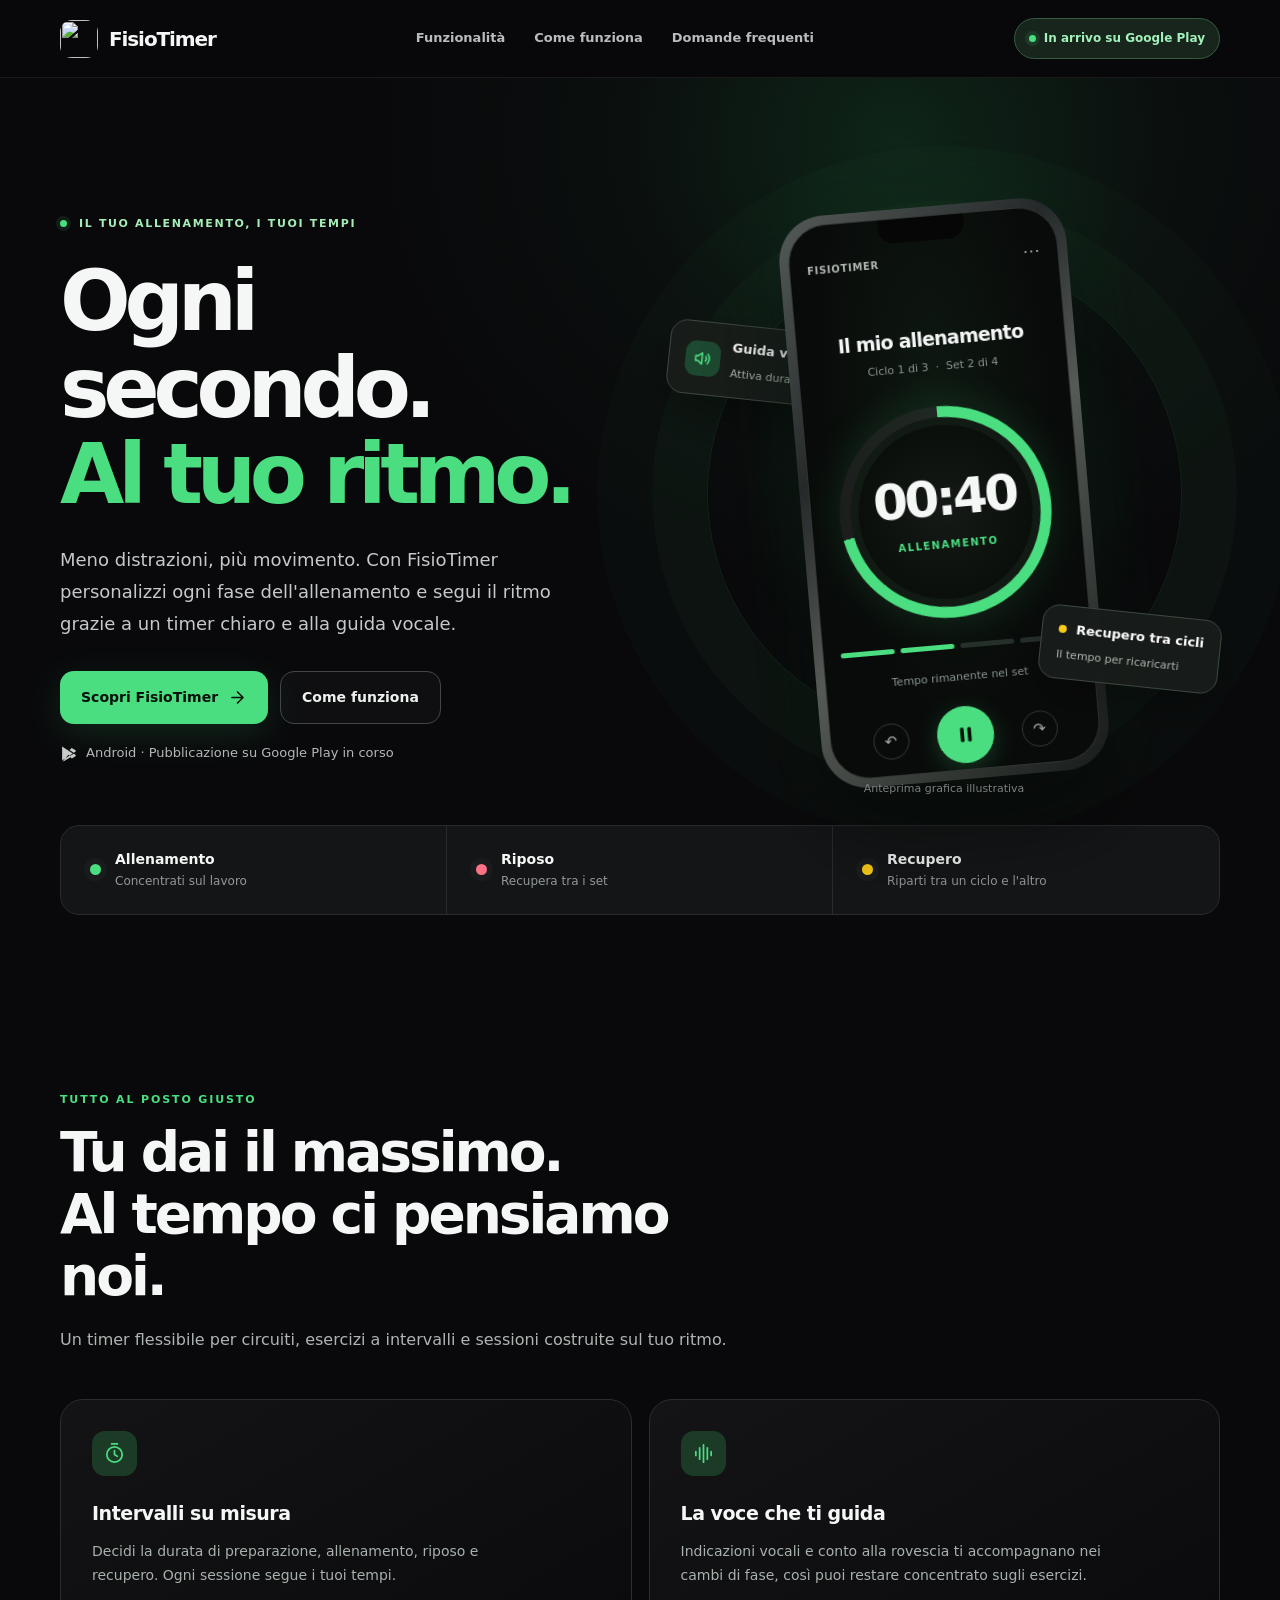
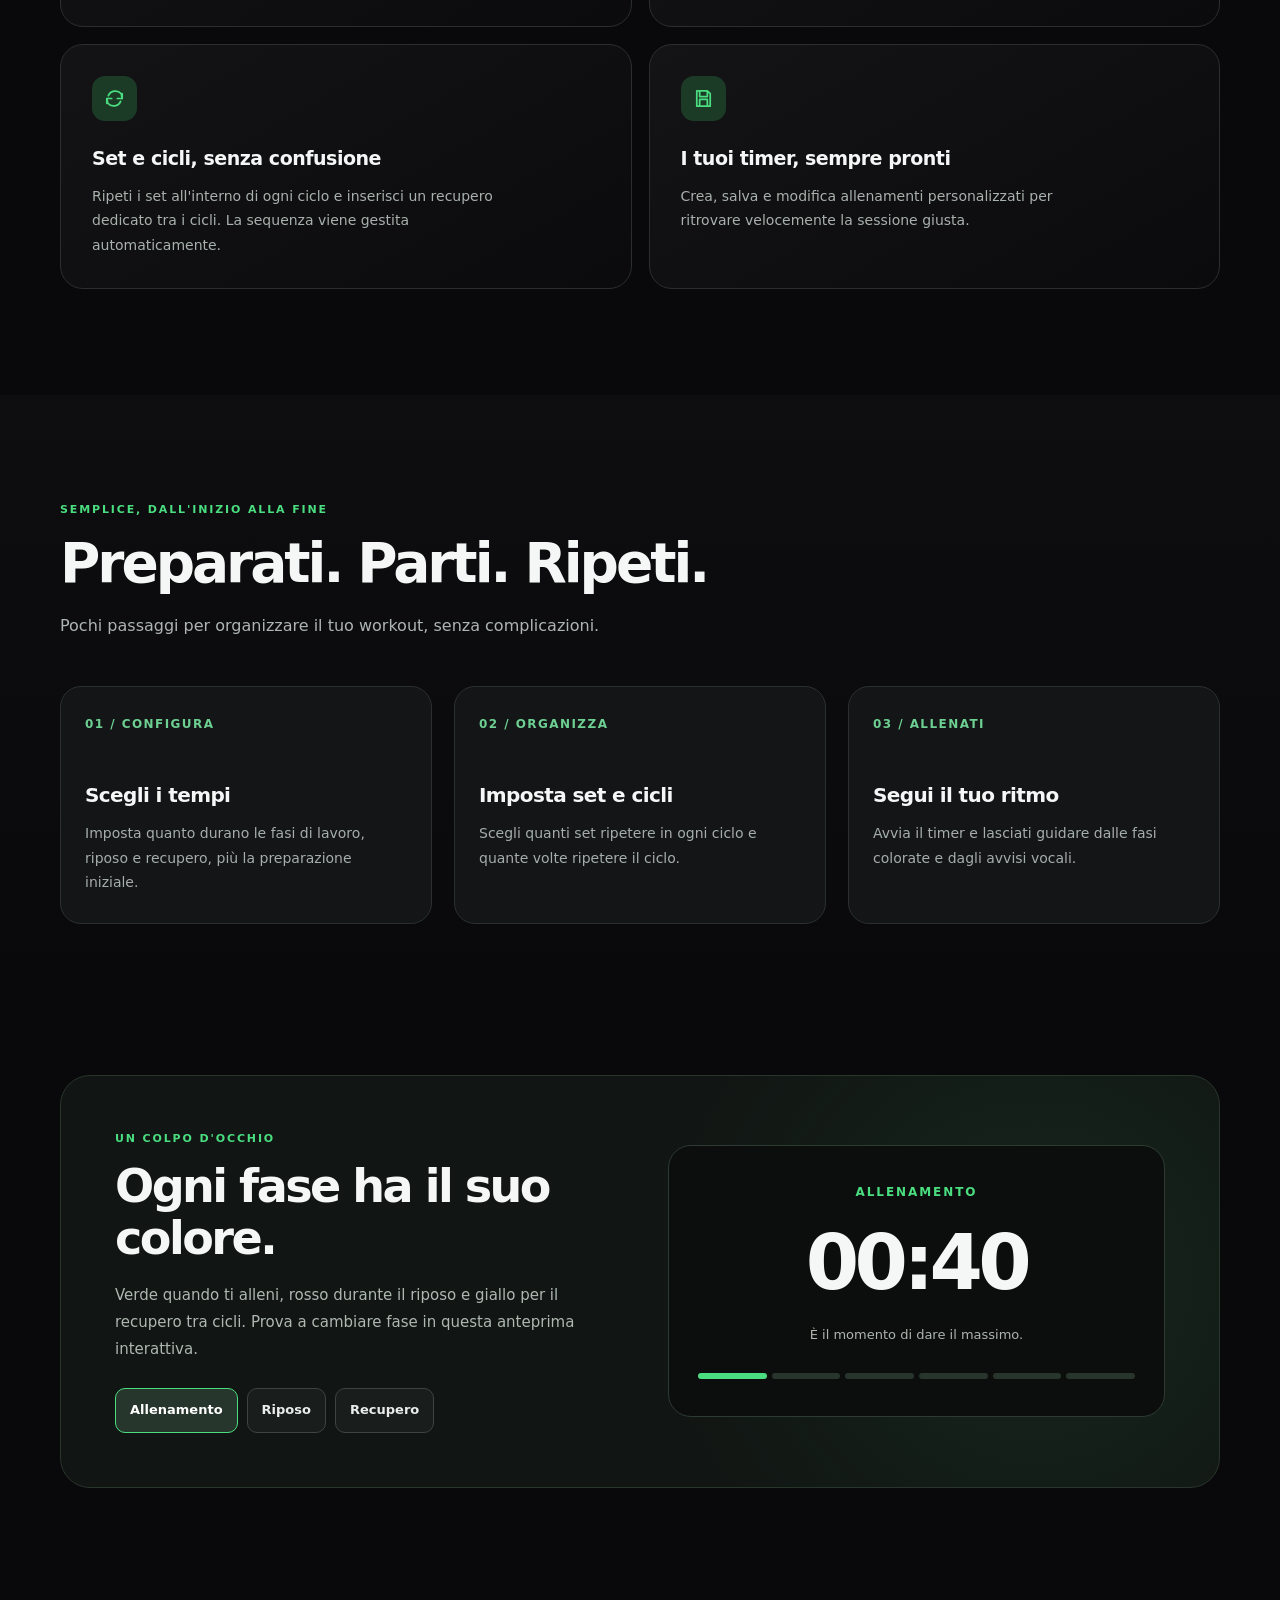
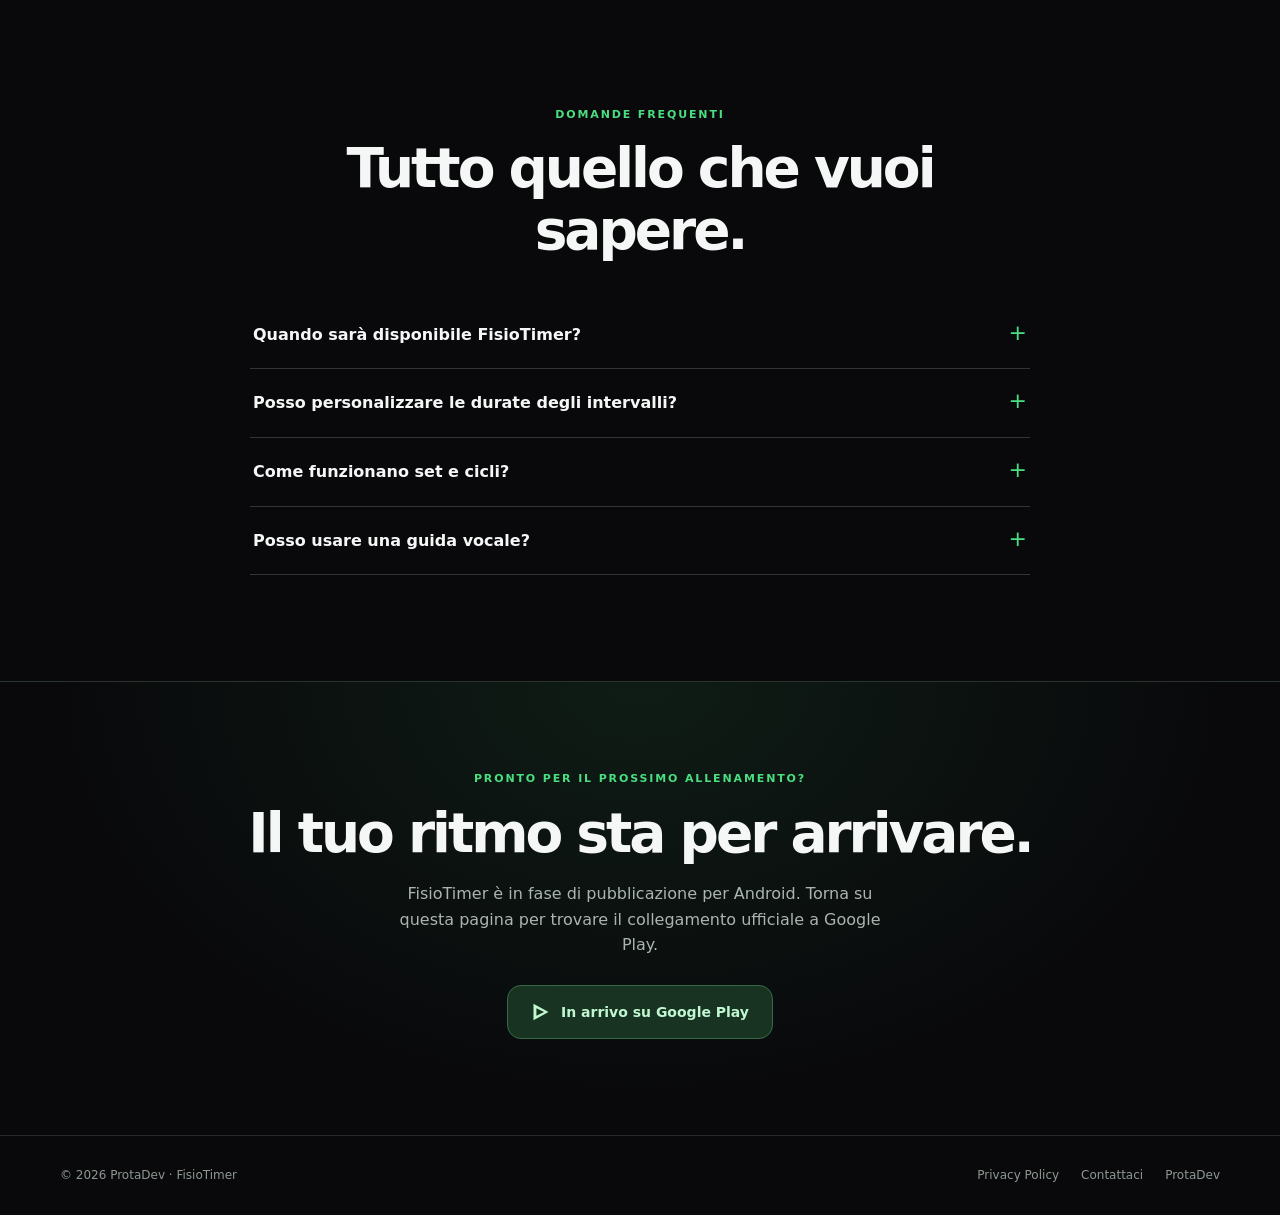
==== fisiotimer/index.html @ 65313108 "Add FisioTimer landing page with interactive timer preview and prelaunch status" ====
<!doctype html>
<html lang="it">
<head>
  <meta charset="utf-8">
  <meta name="viewport" content="width=device-width, initial-scale=1">
  <meta name="theme-color" content="#09090b">
  <meta name="color-scheme" content="dark">
  <meta name="description" content="FisioTimer è il timer a intervalli per i tuoi allenamenti. Personalizza lavoro, riposo, recupero, serie e cicli, con guida vocale. In arrivo su Google Play.">
  <meta name="robots" content="index, follow">
  <link rel="canonical" href="https://fisiotimer.protadev.com/">
  <link rel="icon" href="./favicon.svg" type="image/svg+xml">
  <meta property="og:type" content="website">
  <meta property="og:locale" content="it_IT">
  <meta property="og:site_name" content="FisioTimer">
  <meta property="og:title" content="FisioTimer — Ogni secondo. Al tuo ritmo.">
  <meta property="og:description" content="Il timer a intervalli che segue i tuoi allenamenti. Personalizza le fasi e lasciati guidare dalla voce. In arrivo su Google Play.">
  <meta property="og:url" content="https://fisiotimer.protadev.com/">
  <title>FisioTimer — Timer a intervalli per allenamenti | In arrivo su Google Play</title>
  <style>
    :root{--bg:#09090b;--panel:#111215;--panel2:#17191b;--border:#282a2e;--ink:#f5f7f6;--muted:#a4a8aa;--green:#4ade80;--red:#fb7185;--yellow:#facc15;--phase-color:#4ade80;--width:1160px}
    *{box-sizing:border-box}
    html{scroll-behavior:smooth;scroll-padding-top:90px}
    body{margin:0;background:var(--bg);color:var(--ink);font-family:Inter,ui-sans-serif,system-ui,-apple-system,BlinkMacSystemFont,"Segoe UI",sans-serif;line-height:1.6;-webkit-font-smoothing:antialiased;overflow-x:hidden}
    a{color:inherit;text-decoration:none}button{font:inherit}a:focus-visible,button:focus-visible{outline:3px solid var(--green);outline-offset:4px}
    .wrap{width:min(calc(100% - 44px),var(--width));margin-inline:auto}
    .muted{color:var(--muted)}
    .nav{height:78px;border-bottom:1px solid rgba(255,255,255,.07);background:rgba(9,9,11,.83);backdrop-filter:blur(18px);position:sticky;top:0;z-index:20}
    .nav-in{height:100%;display:flex;align-items:center;justify-content:space-between;gap:20px}
    .brand{display:inline-flex;align-items:center;gap:11px;font-weight:850;font-size:20px;letter-spacing:-.055em;white-space:nowrap}
    .brand img{width:38px;height:38px;border-radius:12px}
    .nav-links{display:flex;align-items:center;gap:29px}
    .nav-links a{color:#b9bcbf;font-size:13px;font-weight:650;transition:color .2s}
    .nav-links a:hover{color:white}
    .nav-tag{display:inline-flex;align-items:center;gap:8px;background:#17251d;border:1px solid #345d3f;color:#a3f1ba;border-radius:100px;padding:10px 14px;font-size:12px;font-weight:750;white-space:nowrap}
    .nav-tag:before,.eyebrow:before{content:"";width:7px;height:7px;flex:none;border-radius:50%;background:var(--green);box-shadow:0 0 0 4px rgba(74,222,128,.1)}
    .hero{position:relative;isolation:isolate;padding:105px 0 55px;overflow:hidden}
    .hero:before{content:"";position:absolute;z-index:-1;top:-420px;left:27%;width:1100px;height:960px;background:radial-gradient(ellipse,rgba(33,140,72,.21),rgba(31,91,49,.07) 36%,transparent 68%);pointer-events:none}
    .hero-grid{display:grid;grid-template-columns:minmax(0,1fr) minmax(0,1fr);align-items:center;gap:56px}
    .eyebrow{display:inline-flex;align-items:center;gap:12px;color:#a5eeb8;font-size:11px;letter-spacing:.15em;text-transform:uppercase;font-weight:850}
    h1,h2,h3,p{margin-top:0}
    h1{font-size:clamp(52px,6.5vw,89px);line-height:1.04;letter-spacing:-.075em;margin:24px 0 25px;font-weight:850;max-width:640px}
    h1 span{display:block;color:var(--green)}
    .lede{max-width:510px;color:#c6c9cb;font-size:18px;line-height:1.8;margin-bottom:30px}
    .hero-actions{display:flex;gap:12px;flex-wrap:wrap;align-items:center}
    .btn{display:inline-flex;align-items:center;justify-content:center;gap:10px;min-height:53px;padding:12px 21px;border-radius:14px;font-size:14px;font-weight:800;transition:transform .2s,background .2s,border-color .2s}
    .btn:hover{transform:translateY(-2px)}
    .btn-main{background:var(--green);color:#07110a;box-shadow:0 10px 38px rgba(74,222,128,.14)}
    .btn-main:hover{background:#83f0a8}
    .btn-ghost{border:1px solid #42464a;color:#edf1ee;background:#ffffff06}
    .btn-ghost:hover{background:#ffffff12;border-color:#747a77}
    .btn svg{width:19px;height:19px;flex:none}
    .availability{display:flex;align-items:center;gap:9px;color:#b3b8b7;font-size:13px;margin-top:19px}
    .availability svg{width:17px;height:17px;fill:#c8ccc9}
    .hero-art{position:relative;display:flex;justify-content:center;align-items:center;min-height:620px}
    .orb{position:absolute;z-index:-1;width:475px;max-width:100%;aspect-ratio:1;border:1px solid rgba(74,222,128,.11);border-radius:50%;box-shadow:0 0 0 55px rgba(74,222,128,.025),0 0 0 110px rgba(74,222,128,.015);background:radial-gradient(circle,rgba(74,222,128,.10),transparent 63%)}
    .device{width:288px;min-height:574px;padding:9px;background:linear-gradient(135deg,#555b59,#25292a 32%,#555a56 55%,#171b19);border-radius:46px;box-shadow:0 44px 90px rgba(0,0,0,.53),0 0 90px rgba(74,222,128,.08);transform:rotate(-5deg)}
    .screen{border:1px solid #2e3430;border-radius:39px;height:556px;background:radial-gradient(ellipse at 50% 34%,rgba(37,89,52,.17),transparent 62%),#090b0a;padding:32px 17px 21px;position:relative;overflow:hidden;text-align:center}
    .camera{position:absolute;width:86px;height:24px;border-radius:0 0 16px 16px;background:#050605;top:0;left:calc(50% - 43px)}
    .screen-header{text-align:left;display:flex;align-items:center;justify-content:space-between;font-size:10px;font-weight:800;color:#b1b6b2;letter-spacing:.07em}
    .screen-header span:last-child{font-size:16px;font-weight:500}
    .workout-name{font-size:19px;font-weight:800;letter-spacing:-.04em;margin:49px 0 5px}
    .workout-detail{color:#8a958f;font-size:11px}
    .timer-ring{height:212px;width:212px;border-radius:50%;margin:30px auto 24px;padding:11px;background:conic-gradient(var(--phase-color) 0 72%,rgba(255,255,255,.075) 72% 100%);box-shadow:0 0 46px color-mix(in srgb,var(--phase-color),transparent 86%);transition:background .25s,box-shadow .25s}
    .ring-inner{background:radial-gradient(circle,#151a17 0,#0a0e0b 76%);border:8px solid #121a14;width:100%;height:100%;border-radius:50%;display:flex;flex-direction:column;align-items:center;justify-content:center}
    .time{font-weight:850;font-size:50px;line-height:1.1;letter-spacing:-.065em;font-variant-numeric:tabular-nums}
    .phase-name{font-size:10px;letter-spacing:.15em;color:var(--phase-color);font-weight:850;margin-top:11px;transition:color .25s}
    .screen-progress{display:flex;gap:6px;margin:26px 0 20px}
    .screen-progress span{height:5px;border-radius:10px;flex:1;background:#26302a}
    .screen-progress span:nth-child(-n+2){background:var(--phase-color)}
    .mock-controls{display:flex;align-items:center;justify-content:center;gap:28px;margin-top:21px}
    .mock-controls .small{width:36px;height:36px;border:1px solid #313a34;border-radius:50%;display:grid;place-items:center;color:#a8b0a9;font-size:15px}
    .mock-controls .play{width:57px;height:57px;border-radius:50%;display:grid;place-items:center;background:var(--phase-color);color:#051008;box-shadow:0 6px 24px color-mix(in srgb,var(--phase-color),transparent 78%);transition:background .25s}
    .float-card{position:absolute;background:rgba(24,28,26,.95);border:1px solid #3d4740;border-radius:17px;padding:13px 16px;box-shadow:0 22px 50px rgba(0,0,0,.32);backdrop-filter:blur(14px)}
    .float-card strong{display:block;color:white;font-size:13px;font-weight:800}.float-card small{color:#aeb8b0;font-size:11px}
    .card-voice{top:145px;left:0;display:flex;gap:11px;align-items:center;transform:rotate(6deg)}
    .card-voice .ic{width:35px;height:35px;border-radius:11px;background:#1d4930;color:var(--green);display:grid;place-items:center}
    .card-voice svg{width:19px;height:19px}
    .card-recovery{bottom:117px;right:0;transform:rotate(6deg)}
    .card-recovery .dot{width:8px;height:8px;background:var(--yellow);border-radius:50%;display:inline-block;margin-right:5px}
    .preview-label{position:absolute;bottom:5px;left:50%;transform:translateX(-50%);font-size:11px;color:#7b827f;white-space:nowrap}
    .strip{display:grid;grid-template-columns:repeat(3,1fr);border:1px solid var(--border);background:rgba(24,25,27,.76);border-radius:19px;overflow:hidden;margin:22px 0 15px}
    .strip-item{padding:22px 29px;display:flex;gap:14px;align-items:center}
    .strip-item:not(:last-child){border-right:1px solid var(--border)}
    .phase-dot{width:11px;height:11px;border-radius:50%;box-shadow:0 0 0 6px rgba(255,255,255,.025);flex:none}
    .strip strong{display:block;font-size:14px}.strip p{font-size:12px;color:#92999a;margin:2px 0 0}
    .section{padding:106px 0}.section.alt{background:linear-gradient(180deg,rgba(255,255,255,.02),transparent)}
    .section-head{max-width:690px;margin-bottom:45px}
    .kicker{color:var(--green);text-transform:uppercase;letter-spacing:.17em;font-size:11px;font-weight:850;margin-bottom:13px}
    h2{font-size:clamp(35px,4.4vw,55px);line-height:1.13;letter-spacing:-.055em;font-weight:850;margin-bottom:18px}
    .section-head p:last-child{color:#aeb5b2;font-size:16px;line-height:1.8;margin:0}
    .features{display:grid;grid-template-columns:repeat(2,minmax(0,1fr));gap:17px}
    .feature{background:linear-gradient(150deg,rgba(255,255,255,.045),rgba(255,255,255,.008));border:1px solid #2a2f2c;border-radius:23px;padding:31px;min-height:228px;transition:transform .2s,border-color .2s}
    .feature:hover{transform:translateY(-3px);border-color:#426247}
    .feature-icon{width:45px;height:45px;border-radius:13px;display:grid;place-items:center;background:#1c3b27;color:var(--green);margin-bottom:22px}
    .feature-icon svg{width:23px;height:23px;stroke:currentColor;stroke-width:1.8;fill:none;stroke-linecap:round;stroke-linejoin:round}
    .feature h3{font-size:19px;letter-spacing:-.025em;margin:0 0 10px}
    .feature p{color:#a8b1ac;line-height:1.75;font-size:14px;max-width:430px;margin:0}
    .steps{display:grid;grid-template-columns:repeat(3,1fr);gap:22px}
    .step{padding:28px 24px;background:#131517;border:1px solid #2b302d;border-radius:21px;position:relative}
    .step-number{color:#6dcf91;font-size:12px;letter-spacing:.12em;font-weight:850;margin-bottom:45px}
    .step h3{font-size:20px;letter-spacing:-.03em;margin:0 0 10px}
    .step p{color:#a5aeaa;font-size:14px;line-height:1.75;margin:0}
    .demo-section{padding:45px 0 112px}
    .demo-panel{display:grid;grid-template-columns:1fr 1fr;align-items:center;gap:56px;border:1px solid #29362c;border-radius:30px;padding:54px;background:radial-gradient(circle at 84% 50%,rgba(74,222,128,.09),transparent 38%),#111513}
    .demo-panel h2{font-size:clamp(32px,3.6vw,47px)}
    .demo-panel p{color:#aeb8b1;font-size:15px;line-height:1.8}
    .phase-picker{display:flex;flex-wrap:wrap;gap:9px;margin-top:25px}
    .phase-picker button{cursor:pointer;border:1px solid #3d4540;background:rgba(255,255,255,.035);color:#e9edeb;border-radius:10px;padding:11px 14px;font-size:13px;font-weight:750;transition:background .2s,border-color .2s}
    .phase-picker button[aria-pressed="true"]{border-color:var(--phase-color);background:#26362c;color:white}
    .mini-panel{min-height:272px;background:#0b0e0c;border:1px solid #2d3b32;border-radius:23px;padding:29px;display:flex;flex-direction:column;justify-content:center;align-items:center;text-align:center}
    .mini-panel-label{font-size:12px;font-weight:850;text-transform:uppercase;letter-spacing:.16em;color:var(--phase-color)}
    .mini-panel-time{font-weight:850;letter-spacing:-.06em;font-size:clamp(56px,6vw,85px);line-height:1.2;margin:15px 0}
    .mini-panel-caption{font-size:13px;color:#aeb5b0}
    .mini-track{display:flex;gap:5px;width:100%;margin-top:28px}.mini-track span{height:6px;border-radius:5px;flex:1;background:#28352c}.mini-track span:first-child{background:var(--phase-color)}
    .faq{max-width:780px;margin:auto}.faq .section-head{text-align:center;margin:0 auto 40px}
    details{border-bottom:1px solid #303633;padding:21px 3px}
    summary{cursor:pointer;font-size:16px;font-weight:750;display:flex;justify-content:space-between;gap:20px;list-style:none}
    summary::-webkit-details-marker{display:none}
    summary:after{content:"+";font-size:22px;color:var(--green);font-weight:500;line-height:1}
    details[open] summary:after{content:"−"}
    details p{font-size:14px;line-height:1.8;color:#aeb5b0;padding-right:40px;margin:15px 0 2px}
    .final-cta{text-align:center;padding:88px 24px 96px;border-top:1px solid #29342c;background:radial-gradient(ellipse at center top,rgba(74,222,128,.09),transparent 65%)}
    .final-cta h2{margin:14px 0 17px}.final-cta p{color:#abb5af;max-width:510px;margin:0 auto 27px}
    .wait-pill{display:inline-flex;align-items:center;gap:10px;padding:15px 23px;border-radius:14px;background:#183321;border:1px solid #396a48;color:#c0f7d0;font-size:14px;font-weight:800}
    .wait-pill svg{width:20px;height:20px;fill:currentColor}
    footer{border-top:1px solid #252b27;padding:30px 0;color:#8d9891}
    .footer-in{display:flex;justify-content:space-between;align-items:center;gap:22px;flex-wrap:wrap;font-size:12px}
    .footer-in a:hover{color:white}.footer-links{display:flex;gap:22px;flex-wrap:wrap}
    @media(max-width:1050px){.hero-grid{gap:15px}.card-voice{left:-8px}.card-recovery{right:-8px}.device{transform:rotate(-3deg)}}
    @media(max-width:820px){.nav-links{display:none}.hero{padding-top:76px}.hero-grid{grid-template-columns:1fr;gap:45px}.hero-copy{text-align:center}.hero-copy h1,.lede{margin-inline:auto}.hero-actions,.availability{justify-content:center}.hero-art{min-height:600px}.card-voice{left:calc(50% - 235px)}.card-recovery{right:calc(50% - 230px)}.strip-item{padding:20px}.steps{grid-template-columns:1fr}.demo-panel{grid-template-columns:1fr;padding:35px;gap:35px}.section{padding:82px 0}}
    @media(max-width:580px){.wrap{width:min(calc(100% - 34px),var(--width))}.nav{height:68px}.brand{font-size:18px}.brand img{width:34px;height:34px}.nav-tag{font-size:10px;padding:8px 11px}.hero{padding-top:63px}.hero h1{font-size:clamp(49px,12vw,66px)}.lede{font-size:16px}.hero-actions{flex-direction:column}.hero-actions .btn{width:100%}.hero-art{min-height:555px}.device{width:263px;min-height:533px;border-radius:42px}.screen{height:515px;padding:30px 14px 16px;border-radius:35px}.workout-name{margin-top:36px}.timer-ring{width:191px;height:191px;margin-top:23px;margin-bottom:19px}.time{font-size:45px}.mock-controls{margin-top:14px}.float-card{padding:10px 12px}.card-voice{left:0;top:100px}.card-recovery{right:0;bottom:84px}.preview-label{font-size:10px;bottom:-5px}.strip{grid-template-columns:1fr;margin-top:15px}.strip-item{padding:15px 21px}.strip-item:not(:last-child){border-right:0;border-bottom:1px solid var(--border)}.features{grid-template-columns:1fr}.feature{padding:26px;min-height:auto}.section-head{margin-bottom:30px}.demo-panel{padding:27px 21px}.phase-picker button{padding:10px 11px;font-size:12px}.section{padding:70px 0}.demo-section{padding-bottom:80px}.final-cta{padding:70px 20px}.footer-in{justify-content:center;text-align:center}}
    @media(prefers-reduced-motion:reduce){html{scroll-behavior:auto}.btn,.feature,.phase-picker button{transition:none}}
  </style>
</head>
<body>
  <nav class="nav" aria-label="Navigazione principale">
    <div class="wrap nav-in">
      <a class="brand" href="#inizio" aria-label="FisioTimer, torna all'inizio"><img src="./favicon.svg" alt="" width="38" height="38">FisioTimer</a>
      <div class="nav-links"><a href="#funzionalita">Funzionalità</a><a href="#come-funziona">Come funziona</a><a href="#domande">Domande frequenti</a></div>
      <span class="nav-tag">In arrivo su Google Play</span>
    </div>
  </nav>

  <header class="hero" id="inizio">
    <div class="wrap hero-grid">
      <div class="hero-copy">
        <span class="eyebrow">Il tuo allenamento, i tuoi tempi</span>
        <h1>Ogni secondo.<span>Al tuo ritmo.</span></h1>
        <p class="lede">Meno distrazioni, più movimento. Con FisioTimer personalizzi ogni fase dell'allenamento e segui il ritmo grazie a un timer chiaro e alla guida vocale.</p>
        <div class="hero-actions">
          <a class="btn btn-main" href="#funzionalita">Scopri FisioTimer <svg viewBox="0 0 24 24" aria-hidden="true" fill="none" stroke="currentColor" stroke-width="2" stroke-linecap="round" stroke-linejoin="round"><path d="M5 12h14m-7-7 7 7-7 7"/></svg></a>
          <a class="btn btn-ghost" href="#come-funziona">Come funziona</a>
        </div>
        <p class="availability"><svg viewBox="0 0 24 24" aria-hidden="true"><path d="m3 2 15 10L3 22V2zm16.3 9.1 2.2-1.3c1-.6 1-2.1 0-2.7l-5-2.9-3 3 5.8 3.9zM13.5 16l3.1 3.1 4.9-2.9c1-.6 1-2.1 0-2.7l-2.2-1.3L13.5 16zM4.1 23c.4.1.8 0 1.3-.2l9.9-5.7-3.4-3.4L4.1 23z"/></svg> Android · Pubblicazione su Google Play in corso</p>
      </div>
      <div class="hero-art" aria-label="Anteprima illustrativa di un timer FisioTimer in fase di allenamento">
        <div class="orb" aria-hidden="true"></div>
        <div class="float-card card-voice" aria-hidden="true"><div class="ic"><svg viewBox="0 0 24 24" fill="none" stroke="currentColor" stroke-width="2" stroke-linecap="round" stroke-linejoin="round"><path d="M11 5 6 9H3v6h3l5 4V5Zm4.5 4a5 5 0 0 1 0 6M18 6a9 9 0 0 1 0 12"/></svg></div><div><strong>Guida vocale</strong><small>Attiva durante il timer</small></div></div>
        <div class="device" aria-hidden="true">
          <div class="screen">
            <div class="camera"></div>
            <div class="screen-header"><span>FISIOTIMER</span><span>···</span></div>
            <div class="workout-name">Il mio allenamento</div>
            <div class="workout-detail">Ciclo 1 di 3 &nbsp;·&nbsp; Set 2 di 4</div>
            <div class="timer-ring"><div class="ring-inner"><div class="time" id="phone-time">00:40</div><div class="phase-name" id="phone-phase">ALLENAMENTO</div></div></div>
            <div class="screen-progress"><span></span><span></span><span></span><span></span></div>
            <div class="workout-detail">Tempo rimanente nel set</div>
            <div class="mock-controls"><span class="small">↶</span><span class="play"><svg viewBox="0 0 24 24" width="25" height="25" fill="currentColor"><rect x="7" y="5" width="3.5" height="14" rx="1.5"/><rect x="14" y="5" width="3.5" height="14" rx="1.5"/></svg></span><span class="small">↷</span></div>
          </div>
        </div>
        <div class="float-card card-recovery" aria-hidden="true"><strong><span class="dot"></span> Recupero tra cicli</strong><small>Il tempo per ricaricarti</small></div>
        <span class="preview-label">Anteprima grafica illustrativa</span>
      </div>
    </div>
    <div class="wrap"><div class="strip" aria-label="Le tre fasi principali"><div class="strip-item"><span class="phase-dot" style="background:var(--green)"></span><div><strong>Allenamento</strong><p>Concentrati sul lavoro</p></div></div><div class="strip-item"><span class="phase-dot" style="background:var(--red)"></span><div><strong>Riposo</strong><p>Recupera tra i set</p></div></div><div class="strip-item"><span class="phase-dot" style="background:var(--yellow)"></span><div><strong>Recupero</strong><p>Riparti tra un ciclo e l'altro</p></div></div></div></div>
  </header>

  <main>
    <section class="section" id="funzionalita"><div class="wrap">
      <div class="section-head"><div class="kicker">Tutto al posto giusto</div><h2>Tu dai il massimo.<br>Al tempo ci pensiamo noi.</h2><p>Un timer flessibile per circuiti, esercizi a intervalli e sessioni costruite sul tuo ritmo.</p></div>
      <div class="features">
        <article class="feature"><div class="feature-icon"><svg viewBox="0 0 24 24"><circle cx="12" cy="13" r="8"/><path d="M12 9v4l3 2M9 2h6"/></svg></div><h3>Intervalli su misura</h3><p>Decidi la durata di preparazione, allenamento, riposo e recupero. Ogni sessione segue i tuoi tempi.</p></article>
        <article class="feature"><div class="feature-icon"><svg viewBox="0 0 24 24"><path d="M4 14v-4m4 8V6m4 15V3m4 15V6m4 8v-4"/></svg></div><h3>La voce che ti guida</h3><p>Indicazioni vocali e conto alla rovescia ti accompagnano nei cambi di fase, così puoi restare concentrato sugli esercizi.</p></article>
        <article class="feature"><div class="feature-icon"><svg viewBox="0 0 24 24"><path d="M20 7v5h-5M4 17v-5h5"/><path d="M5.6 9A8 8 0 0 1 19 7l1 5M4 12l1 5a8 8 0 0 0 13.4-2"/></svg></div><h3>Set e cicli, senza confusione</h3><p>Ripeti i set all'interno di ogni ciclo e inserisci un recupero dedicato tra i cicli. La sequenza viene gestita automaticamente.</p></article>
        <article class="feature"><div class="feature-icon"><svg viewBox="0 0 24 24"><path d="M5 4h11l3 3v13H5zM8 4v6h8V4M8 20v-7h8v7"/></svg></div><h3>I tuoi timer, sempre pronti</h3><p>Crea, salva e modifica allenamenti personalizzati per ritrovare velocemente la sessione giusta.</p></article>
      </div>
    </div></section>

    <section class="section alt" id="come-funziona"><div class="wrap">
      <div class="section-head"><div class="kicker">Semplice, dall'inizio alla fine</div><h2>Preparati. Parti. Ripeti.</h2><p>Pochi passaggi per organizzare il tuo workout, senza complicazioni.</p></div>
      <div class="steps"><article class="step"><div class="step-number">01 / CONFIGURA</div><h3>Scegli i tempi</h3><p>Imposta quanto durano le fasi di lavoro, riposo e recupero, più la preparazione iniziale.</p></article><article class="step"><div class="step-number">02 / ORGANIZZA</div><h3>Imposta set e cicli</h3><p>Scegli quanti set ripetere in ogni ciclo e quante volte ripetere il ciclo.</p></article><article class="step"><div class="step-number">03 / ALLENATI</div><h3>Segui il tuo ritmo</h3><p>Avvia il timer e lasciati guidare dalle fasi colorate e dagli avvisi vocali.</p></article></div>
    </div></section>

    <section class="demo-section"><div class="wrap"><div class="demo-panel" id="anteprima">
      <div><div class="kicker">Un colpo d'occhio</div><h2>Ogni fase ha il suo colore.</h2><p>Verde quando ti alleni, rosso durante il riposo e giallo per il recupero tra cicli. Prova a cambiare fase in questa anteprima interattiva.</p><div class="phase-picker" role="group" aria-label="Seleziona una fase da visualizzare"><button type="button" data-phase="work" aria-pressed="true">Allenamento</button><button type="button" data-phase="rest" aria-pressed="false">Riposo</button><button type="button" data-phase="recovery" aria-pressed="false">Recupero</button></div></div>
      <div class="mini-panel" aria-live="polite"><div class="mini-panel-label" id="mini-label">Allenamento</div><div class="mini-panel-time" id="mini-time">00:40</div><div class="mini-panel-caption" id="mini-caption">È il momento di dare il massimo.</div><div class="mini-track"><span></span><span></span><span></span><span></span><span></span><span></span></div></div>
    </div></div></section>

    <section class="section" id="domande"><div class="wrap faq"><div class="section-head"><div class="kicker">Domande frequenti</div><h2>Tutto quello che vuoi sapere.</h2></div>
      <details><summary>Quando sarà disponibile FisioTimer?</summary><p>FisioTimer è attualmente in fase di pubblicazione su Google Play. Il collegamento per scaricarla verrà aggiunto qui quando la pagina ufficiale dell'app sarà disponibile.</p></details>
      <details><summary>Posso personalizzare le durate degli intervalli?</summary><p>Sì. Puoi impostare la preparazione iniziale, la durata dell'allenamento, il riposo tra i set, il recupero tra i cicli e il numero di set e cicli.</p></details>
      <details><summary>Come funzionano set e cicli?</summary><p>Ogni ciclo contiene il numero di set che scegli. Il timer alterna allenamento e riposo tra i set; quando termina un ciclo, inserisce il recupero prima del ciclo successivo, se previsto.</p></details>
      <details><summary>Posso usare una guida vocale?</summary><p>Sì, gli annunci vocali ti aiutano a seguire il conto alla rovescia e i cambi di fase. Puoi gestire la voce dalle impostazioni dell'app.</p></details>
    </div></section>

    <section class="final-cta" id="download"><div class="wrap"><div class="kicker">Pronto per il prossimo allenamento?</div><h2>Il tuo ritmo sta per arrivare.</h2><p>FisioTimer è in fase di pubblicazione per Android. Torna su questa pagina per trovare il collegamento ufficiale a Google Play.</p><span class="wait-pill"><svg viewBox="0 0 24 24" aria-hidden="true"><path d="M3 2v20l18-10L3 2zm3.5 5.4L15.7 12 6.5 16.6V7.4z"/></svg> In arrivo su Google Play</span></div></section>
  </main>

  <footer><div class="wrap footer-in"><a href="https://protadev.com" aria-label="ProtaDev, sito dello sviluppatore">© 2026 ProtaDev · FisioTimer</a><div class="footer-links"><a href="https://protadev.com/fisiotimer/privacy-policy.html">Privacy Policy</a><a href="mailto:support.fisiotimer@protadev.com">Contattaci</a><a href="https://protadev.com">ProtaDev</a></div></div></footer>
  <script>
    (() => {
      const phases = {
        work: {color:'#4ade80',name:'Allenamento',time:'00:40',caption:'È il momento di dare il massimo.'},
        rest: {color:'#fb7185',name:'Riposo',time:'00:20',caption:'Respira. Recupera. Si riparte.'},
        recovery: {color:'#facc15',name:'Recupero',time:'01:00',caption:'Un momento di recupero tra i cicli.'}
      };
      const buttons = document.querySelectorAll('[data-phase]');
      buttons.forEach(button => button.addEventListener('click', () => {
        const phase = phases[button.dataset.phase];
        if (!phase) return;
        document.documentElement.style.setProperty('--phase-color', phase.color);
        document.getElementById('mini-label').textContent = phase.name;
        document.getElementById('mini-time').textContent = phase.time;
        document.getElementById('mini-caption').textContent = phase.caption;
        document.getElementById('phone-phase').textContent = phase.name.toUpperCase();
        document.getElementById('phone-time').textContent = phase.time;
        buttons.forEach(b => b.setAttribute('aria-pressed', String(b === button)));
      }));
    })();
  </script>
</body>
</html>
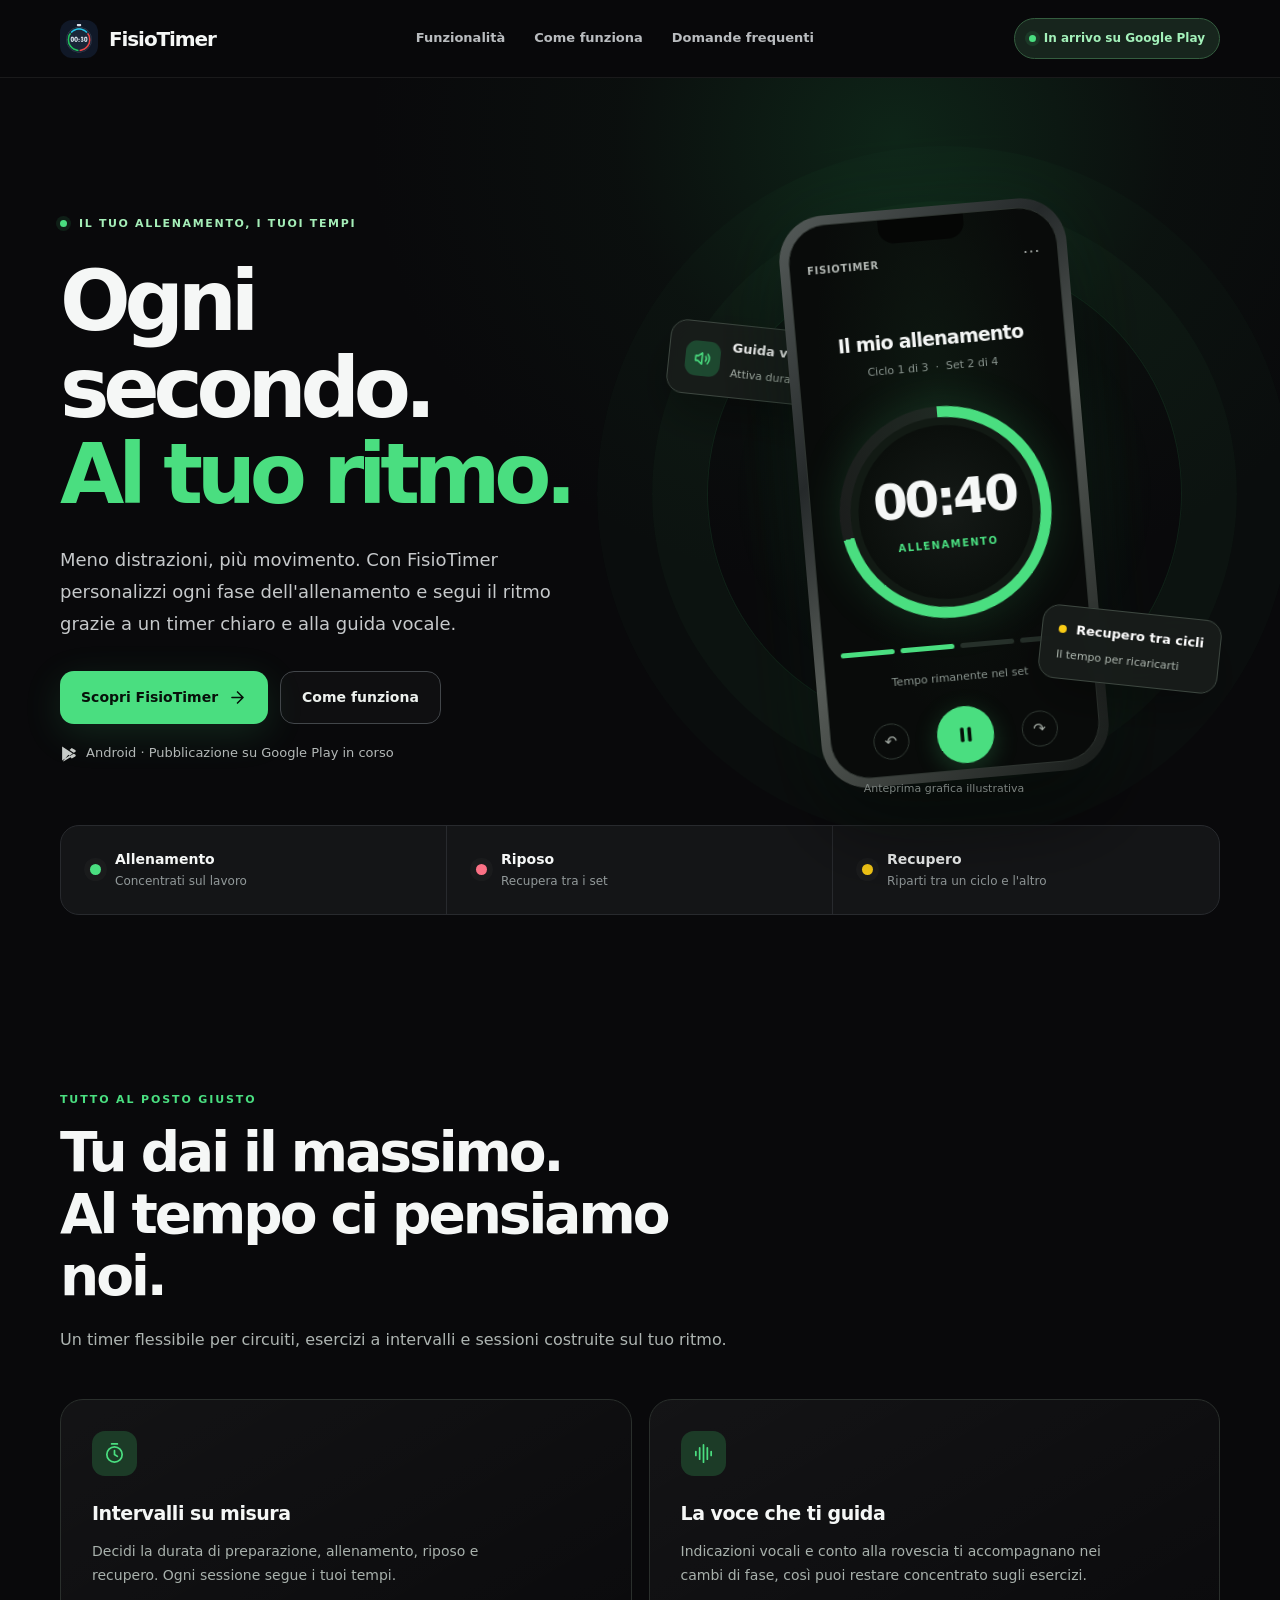
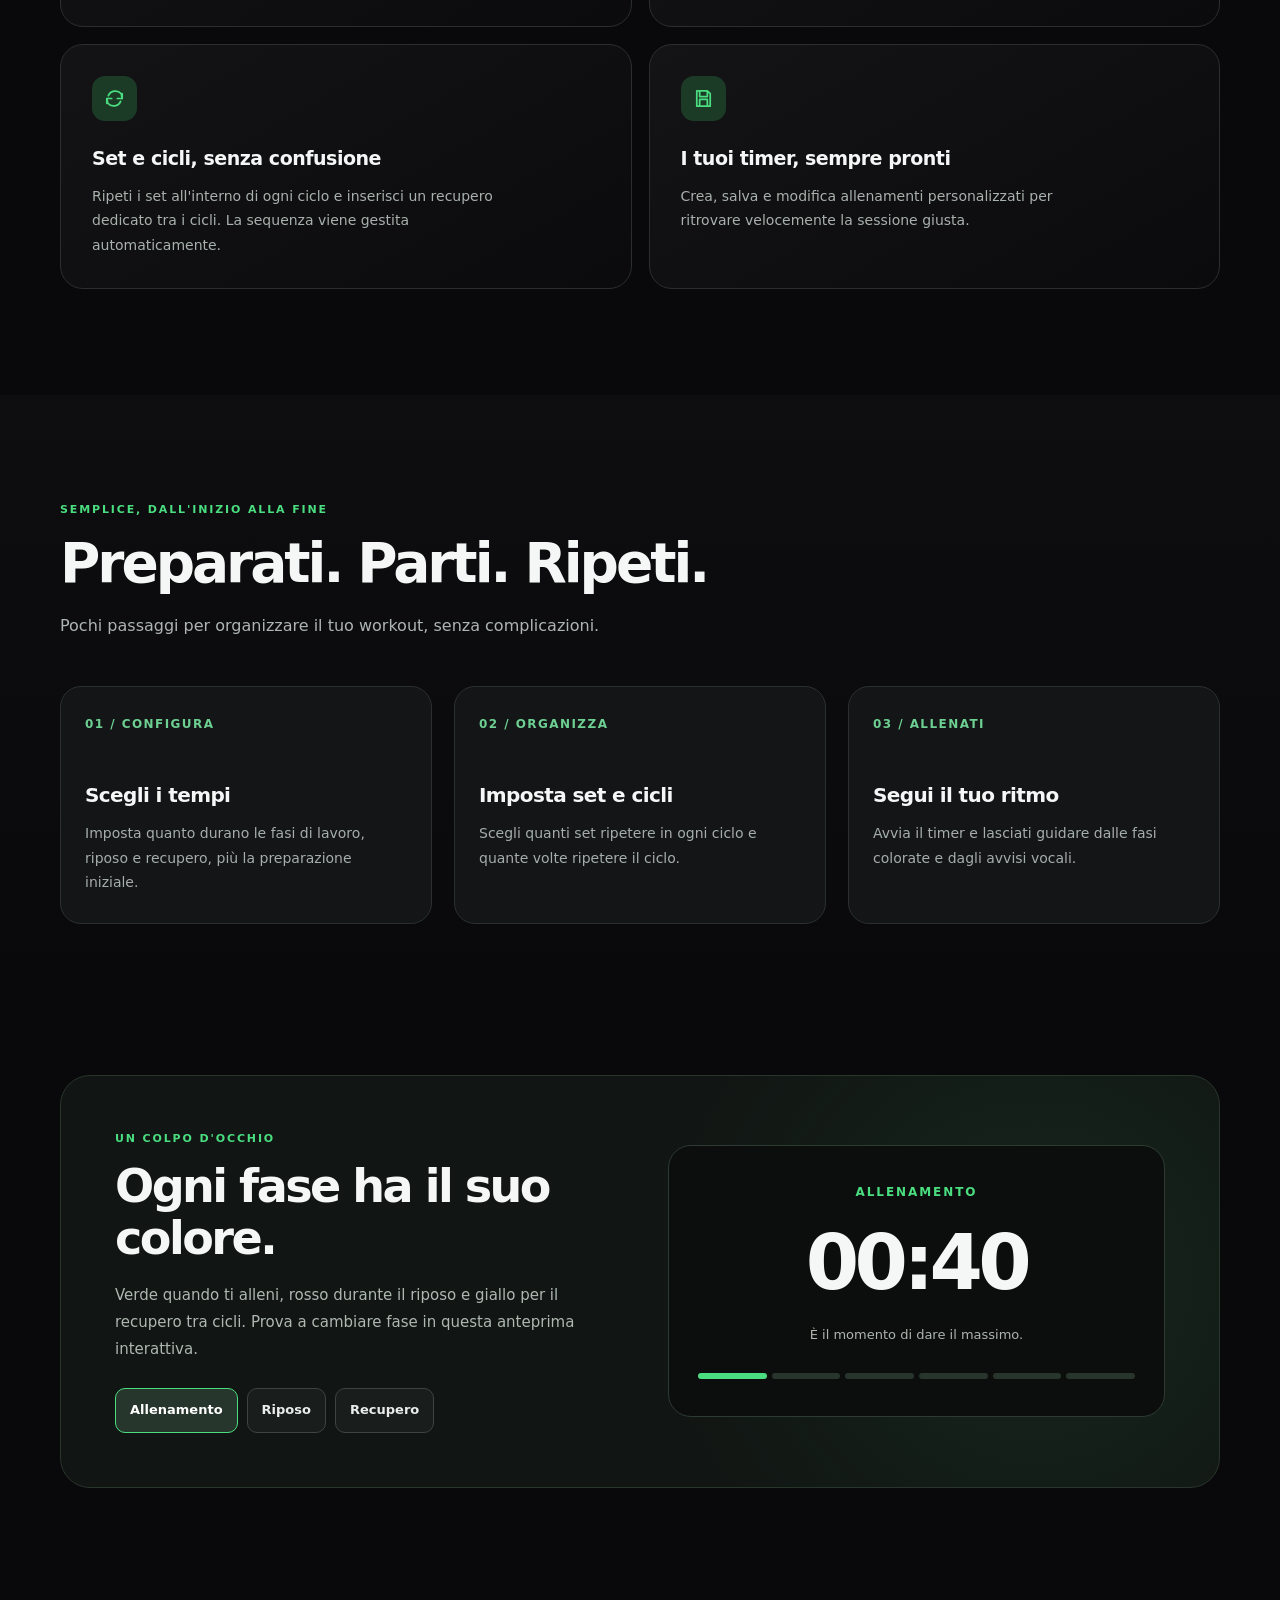
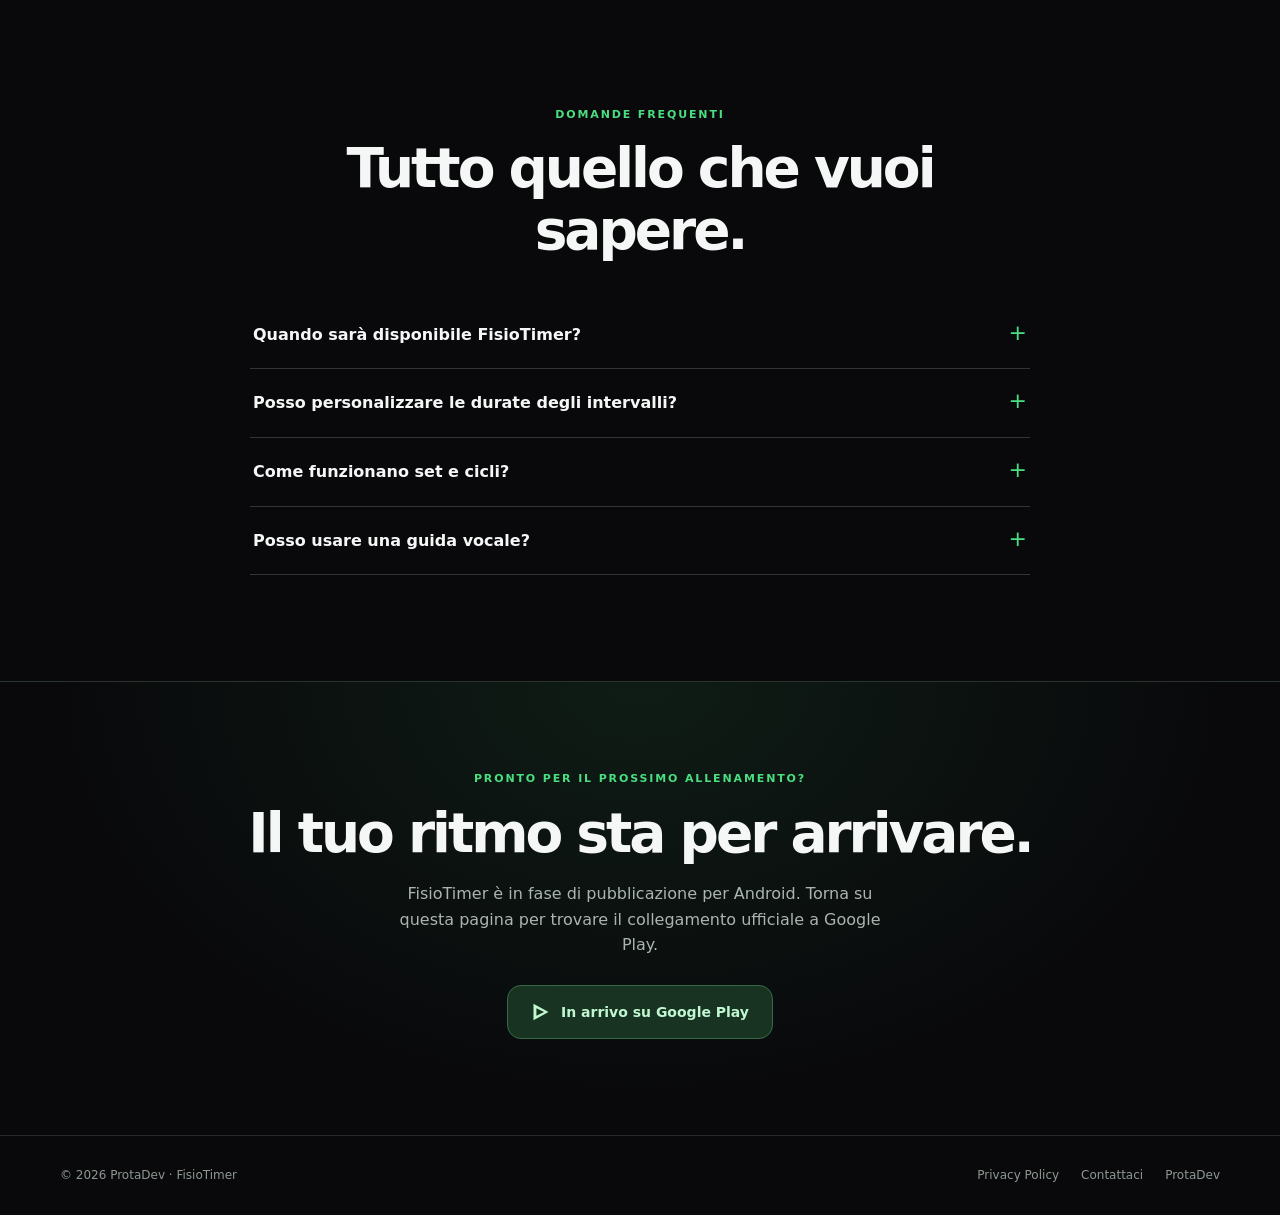
==== commit db04a32d: "Update all FisioTimer site branding to the new stopwatch logo" ====
--- a/fisiotimer/index.html
+++ b/fisiotimer/index.html
@@ -8,7 +8,10 @@
   <meta name="description" content="FisioTimer è il timer a intervalli per i tuoi allenamenti. Personalizza lavoro, riposo, recupero, serie e cicli, con guida vocale. In arrivo su Google Play.">
   <meta name="robots" content="index, follow">
   <link rel="canonical" href="https://fisiotimer.protadev.com/">
-  <link rel="icon" href="./favicon.svg" type="image/svg+xml">
+  <link rel="icon" href="./logo.png" type="image/png" sizes="256x256">
+  <link rel="apple-touch-icon" href="./logo.png">
+  <meta property="og:image" content="https://fisiotimer.protadev.com/logo.png">
+  <meta name="twitter:image" content="https://fisiotimer.protadev.com/logo.png">
   <meta property="og:type" content="website">
   <meta property="og:locale" content="it_IT">
   <meta property="og:site_name" content="FisioTimer">
@@ -135,7 +138,7 @@
 <body>
   <nav class="nav" aria-label="Navigazione principale">
     <div class="wrap nav-in">
-      <a class="brand" href="#inizio" aria-label="FisioTimer, torna all'inizio"><img src="./favicon.svg" alt="" width="38" height="38">FisioTimer</a>
+      <a class="brand" href="#inizio" aria-label="FisioTimer, torna all'inizio"><img src="./logo.png" alt="" width="38" height="38">FisioTimer</a>
       <div class="nav-links"><a href="#funzionalita">Funzionalità</a><a href="#come-funziona">Come funziona</a><a href="#domande">Domande frequenti</a></div>
       <span class="nav-tag">In arrivo su Google Play</span>
     </div>
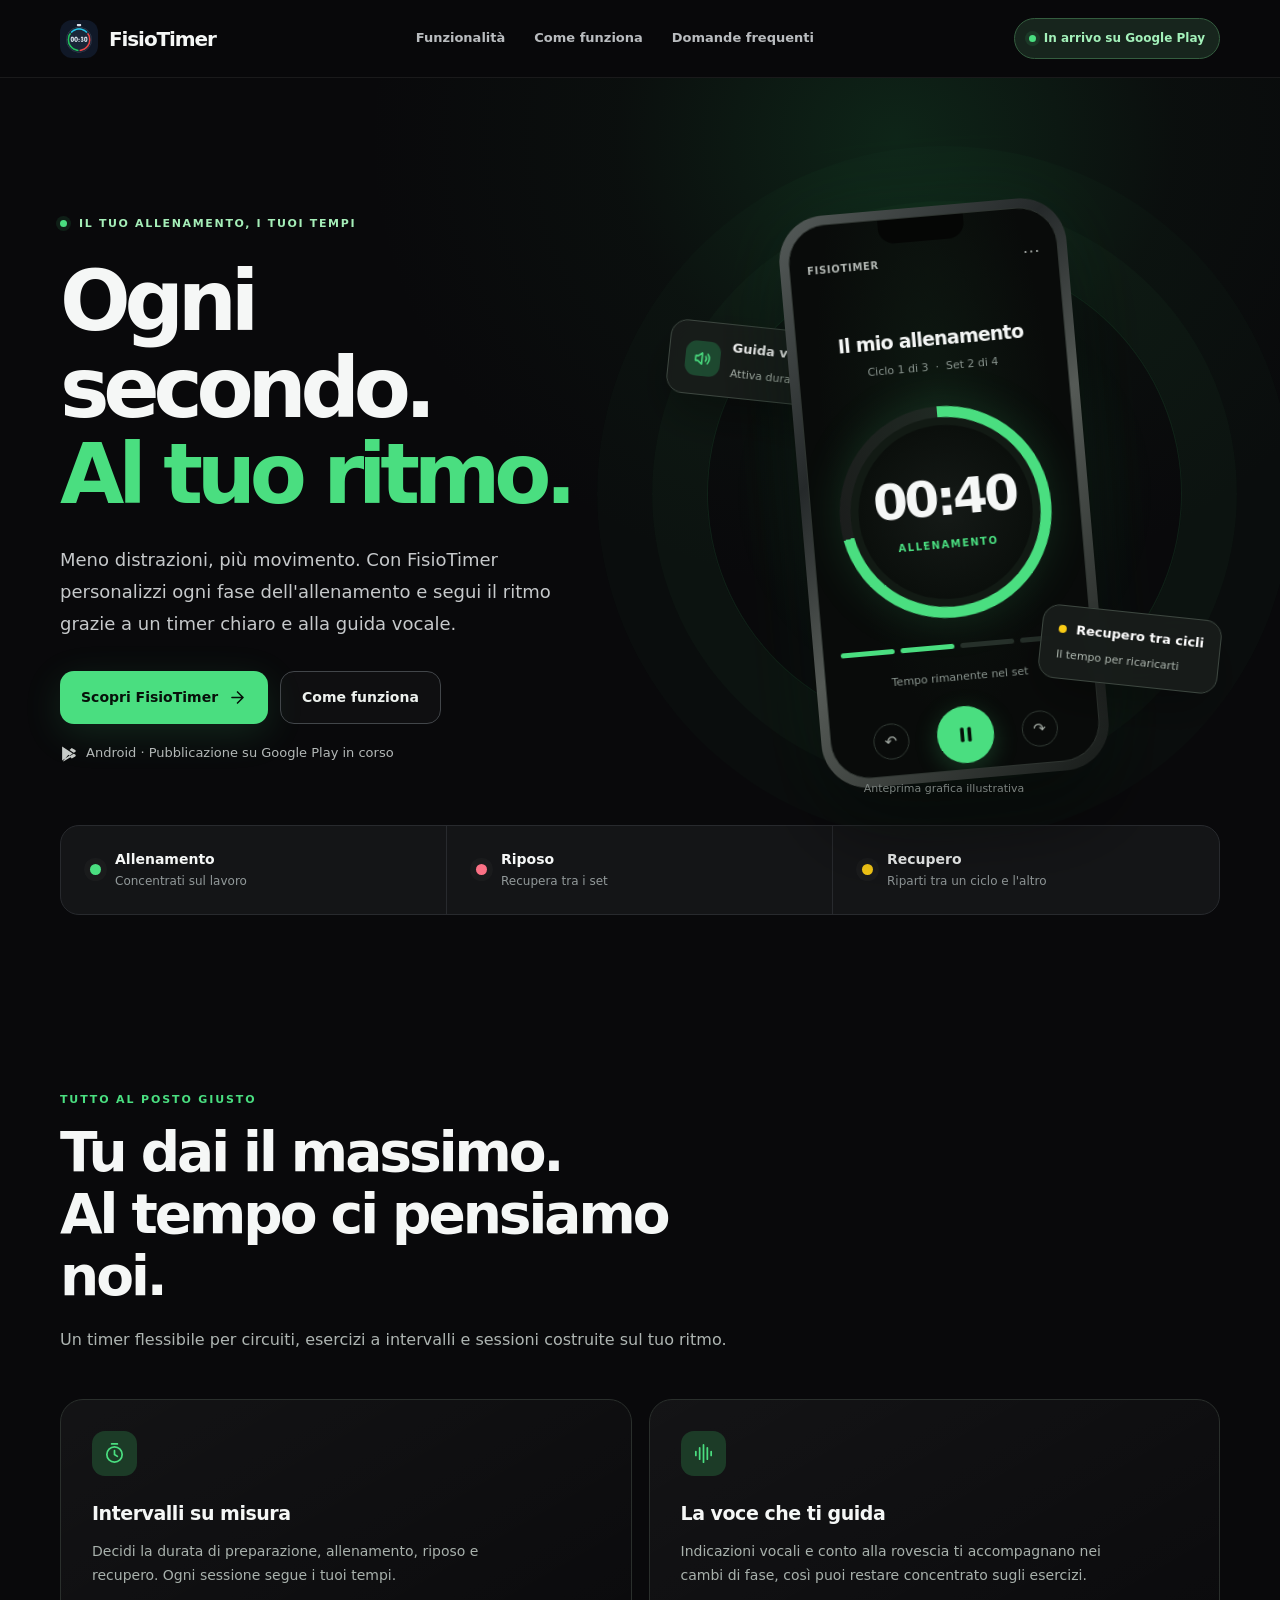
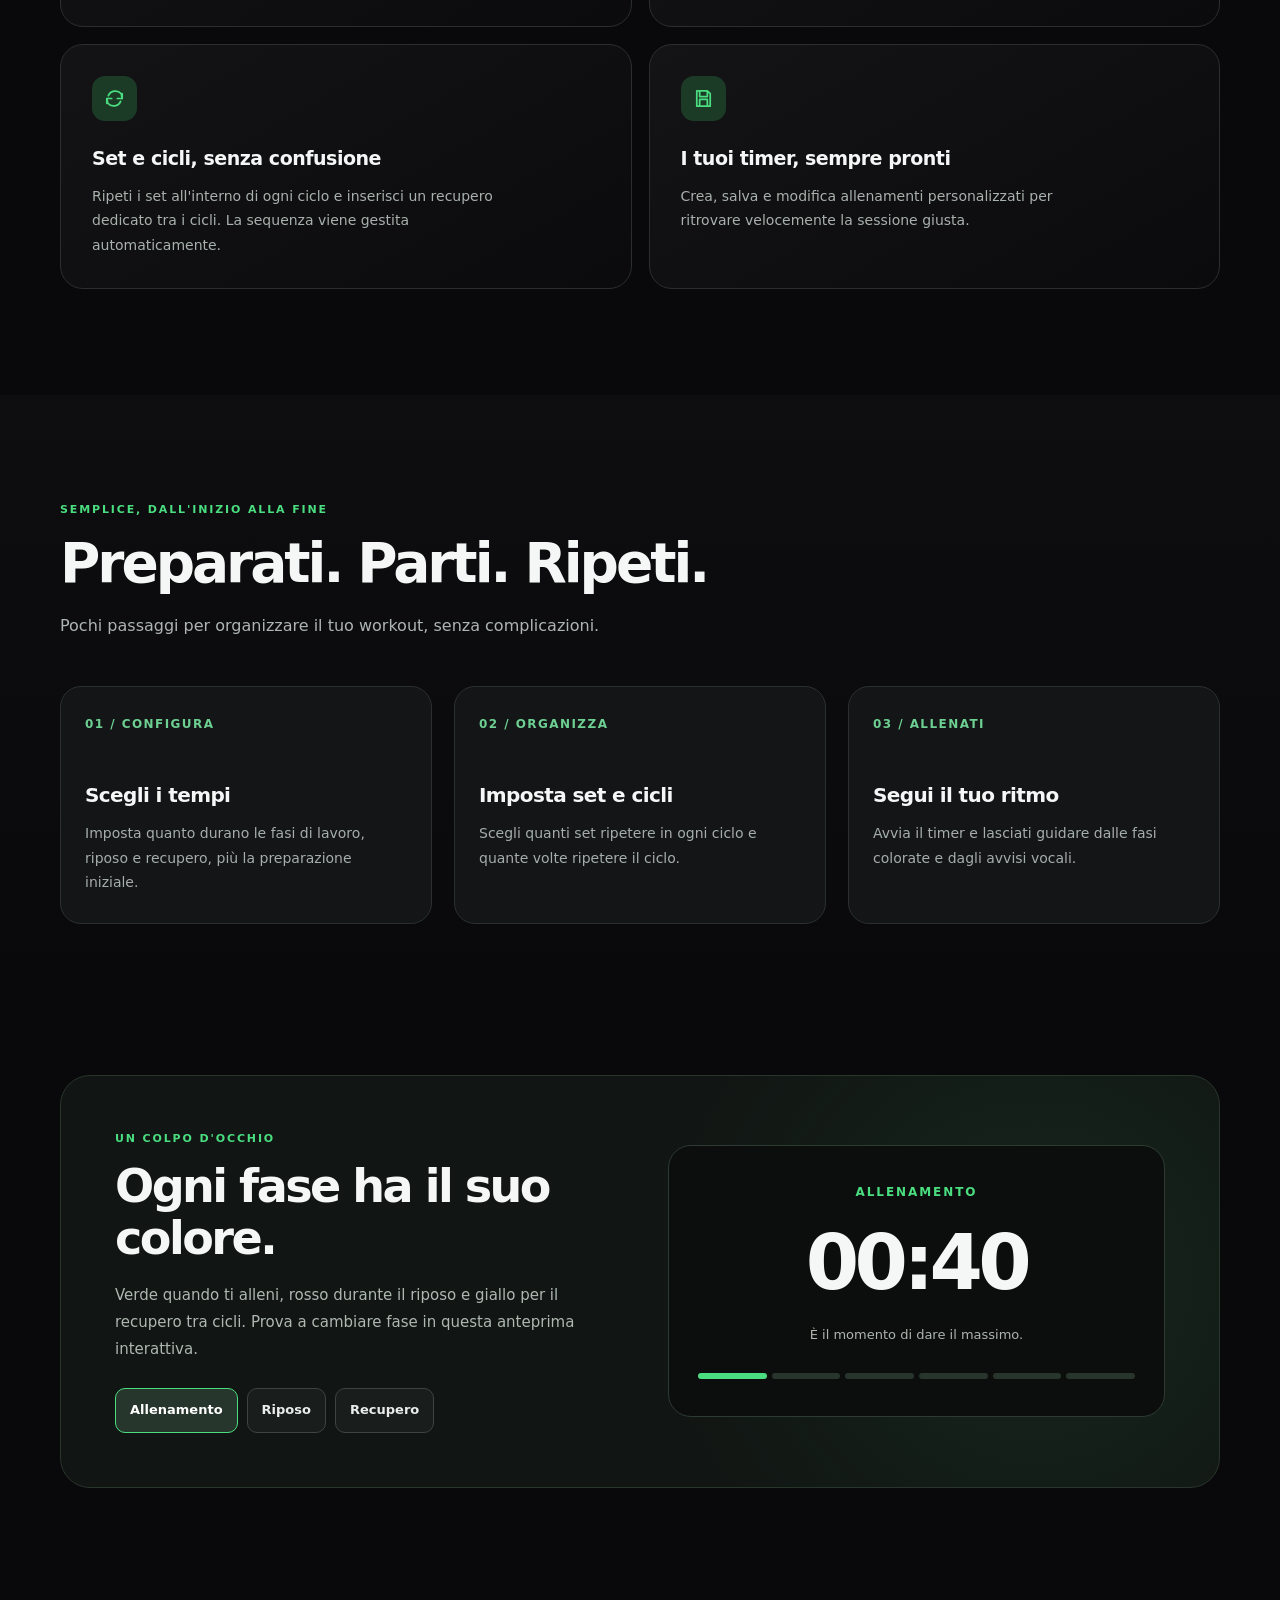
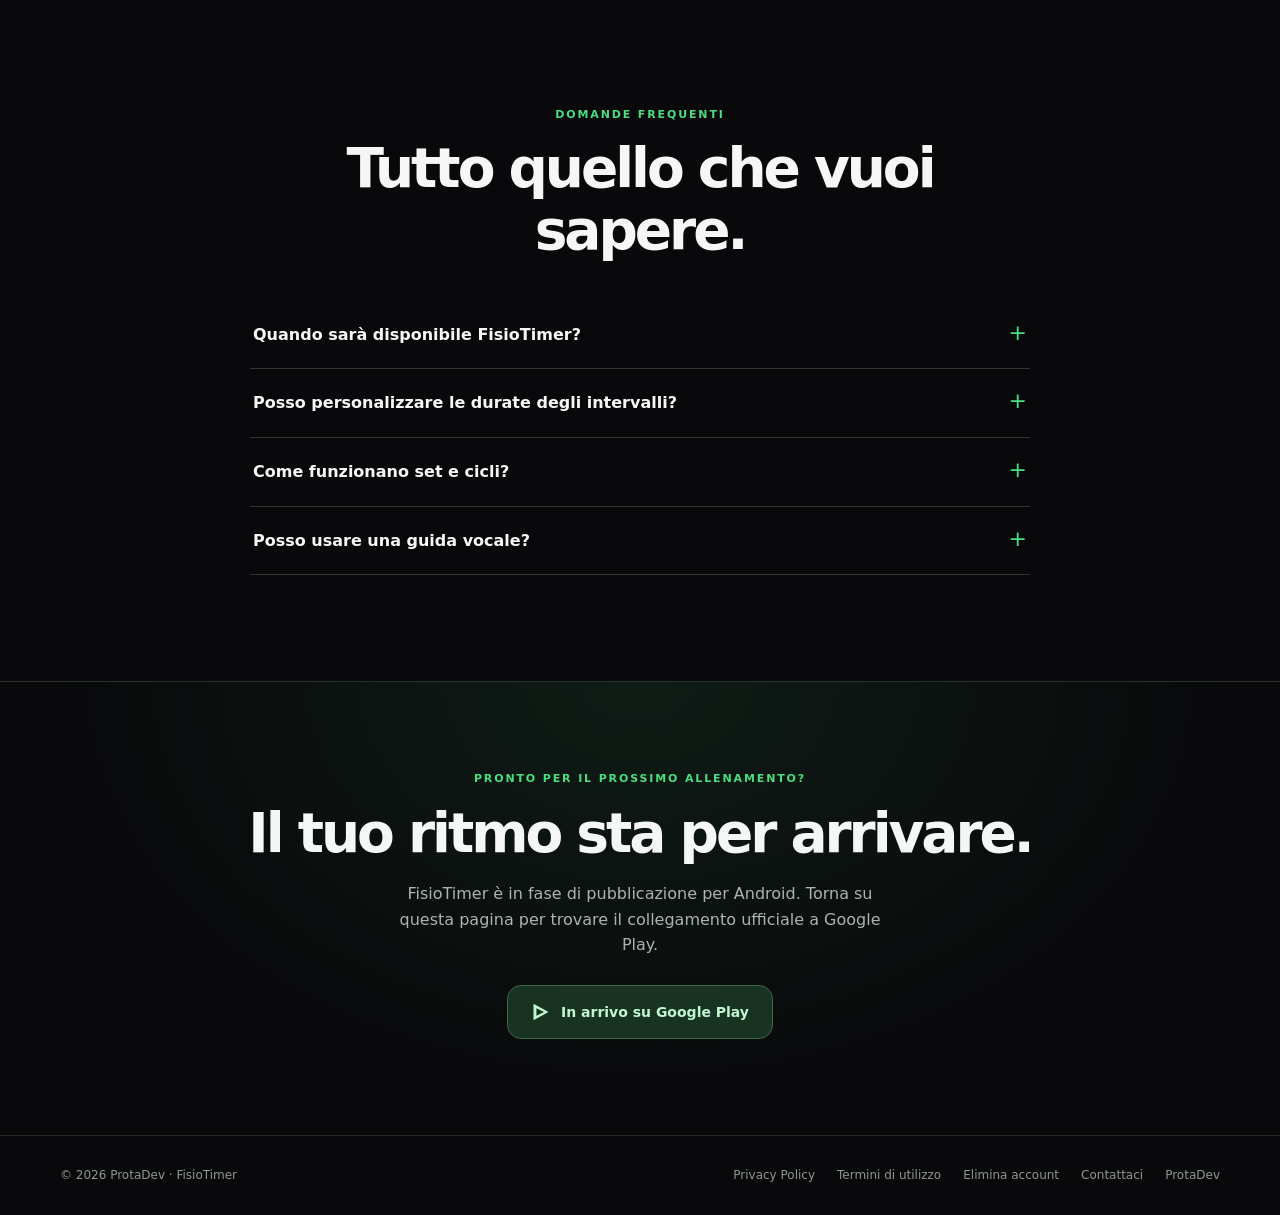
==== commit 36f37ed2: "Publish FisioTimer account-deletion page and link it from legal pages" ====
--- a/fisiotimer/index.html
+++ b/fisiotimer/index.html
@@ -134,6 +134,7 @@
     @media(max-width:580px){.wrap{width:min(calc(100% - 34px),var(--width))}.nav{height:68px}.brand{font-size:18px}.brand img{width:34px;height:34px}.nav-tag{font-size:10px;padding:8px 11px}.hero{padding-top:63px}.hero h1{font-size:clamp(49px,12vw,66px)}.lede{font-size:16px}.hero-actions{flex-direction:column}.hero-actions .btn{width:100%}.hero-art{min-height:555px}.device{width:263px;min-height:533px;border-radius:42px}.screen{height:515px;padding:30px 14px 16px;border-radius:35px}.workout-name{margin-top:36px}.timer-ring{width:191px;height:191px;margin-top:23px;margin-bottom:19px}.time{font-size:45px}.mock-controls{margin-top:14px}.float-card{padding:10px 12px}.card-voice{left:0;top:100px}.card-recovery{right:0;bottom:84px}.preview-label{font-size:10px;bottom:-5px}.strip{grid-template-columns:1fr;margin-top:15px}.strip-item{padding:15px 21px}.strip-item:not(:last-child){border-right:0;border-bottom:1px solid var(--border)}.features{grid-template-columns:1fr}.feature{padding:26px;min-height:auto}.section-head{margin-bottom:30px}.demo-panel{padding:27px 21px}.phase-picker button{padding:10px 11px;font-size:12px}.section{padding:70px 0}.demo-section{padding-bottom:80px}.final-cta{padding:70px 20px}.footer-in{justify-content:center;text-align:center}}
     @media(prefers-reduced-motion:reduce){html{scroll-behavior:auto}.btn,.feature,.phase-picker button{transition:none}}
   </style>
+  <script defer src="https://cdn.vercel-insights.com/v1/script.js"></script>
 </head>
 <body>
   <nav class="nav" aria-label="Navigazione principale">
@@ -209,7 +210,7 @@
     <section class="final-cta" id="download"><div class="wrap"><div class="kicker">Pronto per il prossimo allenamento?</div><h2>Il tuo ritmo sta per arrivare.</h2><p>FisioTimer è in fase di pubblicazione per Android. Torna su questa pagina per trovare il collegamento ufficiale a Google Play.</p><span class="wait-pill"><svg viewBox="0 0 24 24" aria-hidden="true"><path d="M3 2v20l18-10L3 2zm3.5 5.4L15.7 12 6.5 16.6V7.4z"/></svg> In arrivo su Google Play</span></div></section>
   </main>
 
-  <footer><div class="wrap footer-in"><a href="https://protadev.com" aria-label="ProtaDev, sito dello sviluppatore">© 2026 ProtaDev · FisioTimer</a><div class="footer-links"><a href="https://protadev.com/fisiotimer/privacy-policy.html">Privacy Policy</a><a href="mailto:support.fisiotimer@protadev.com">Contattaci</a><a href="https://protadev.com">ProtaDev</a></div></div></footer>
+  <footer><div class="wrap footer-in"><a href="https://protadev.com" aria-label="ProtaDev, sito dello sviluppatore">© 2026 ProtaDev · FisioTimer</a><div class="footer-links"><a href="https://protadev.com/fisiotimer/privacy-policy.html">Privacy Policy</a><a href="./terms.html">Termini di utilizzo</a><a href="./delete-account.html">Elimina account</a><a href="mailto:support.fisiotimer@protadev.com">Contattaci</a><a href="https://protadev.com">ProtaDev</a></div></div></footer>
   <script>
     (() => {
       const phases = {
